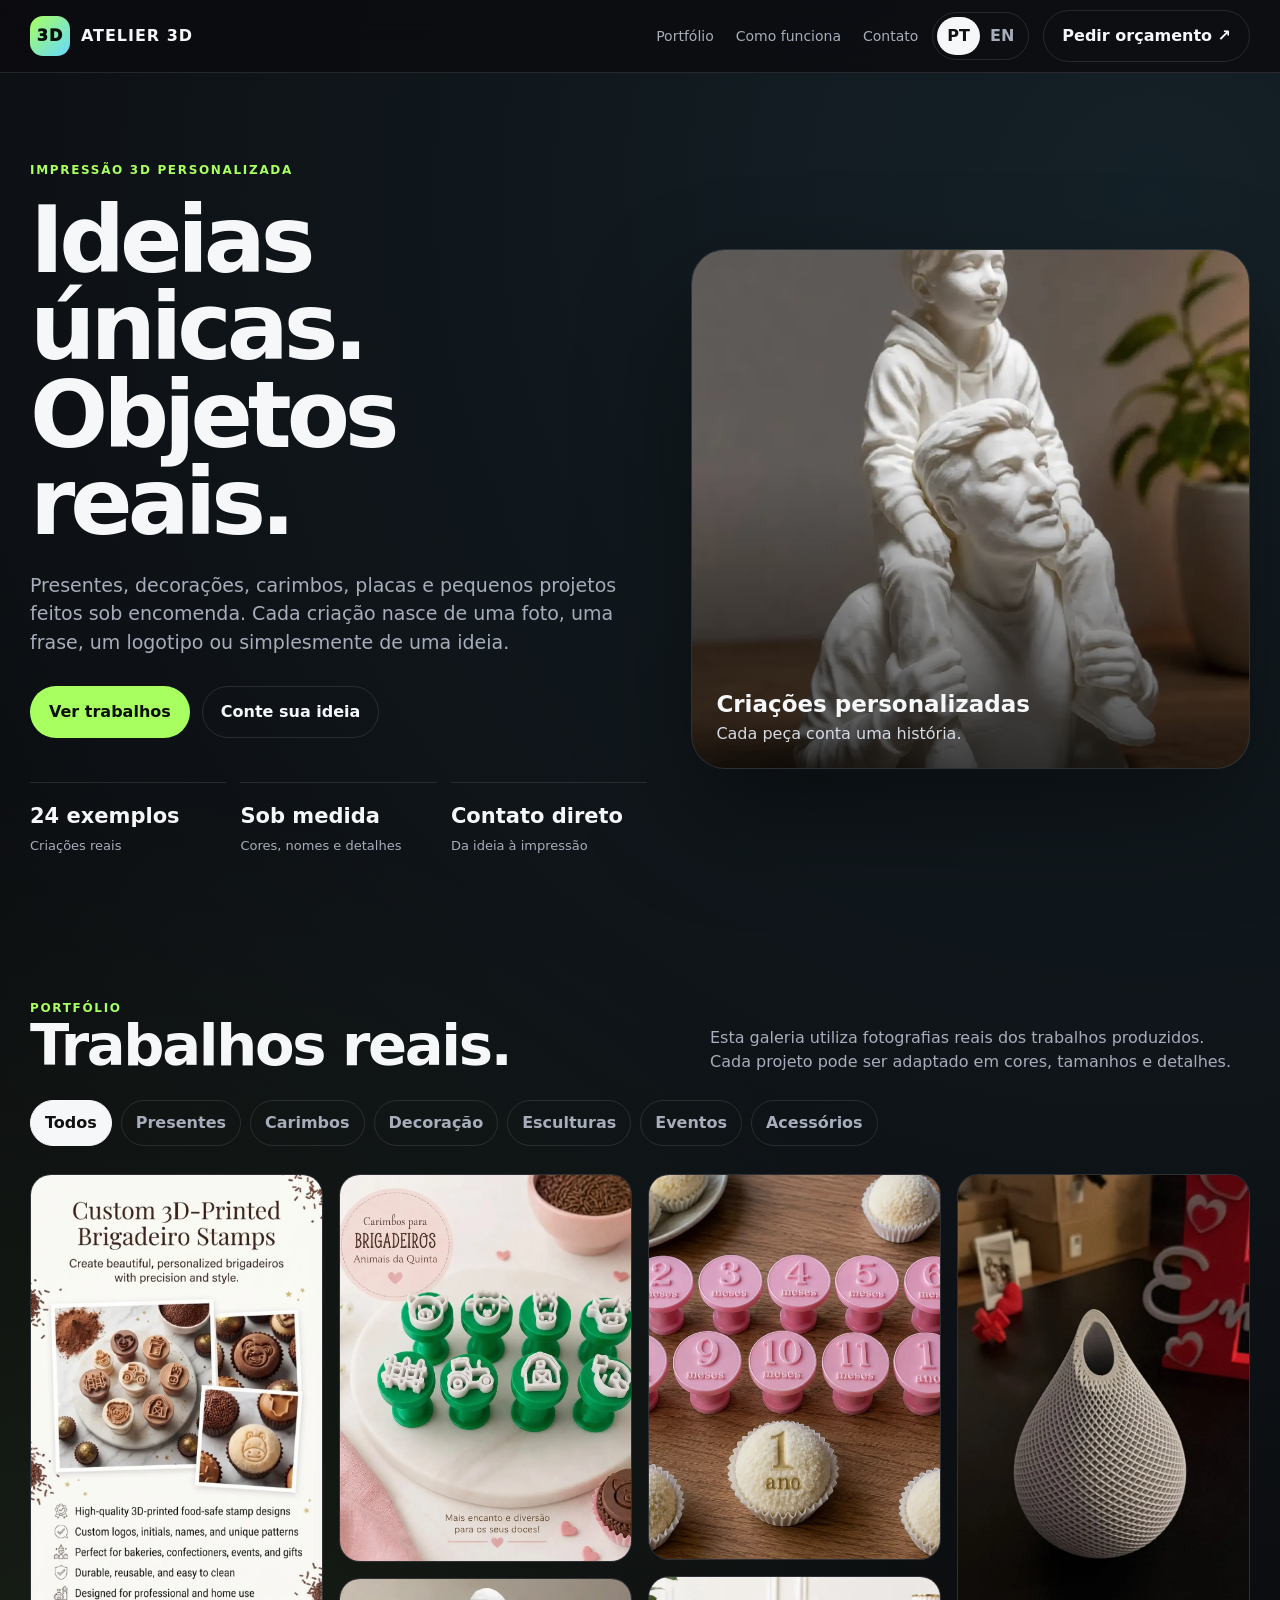
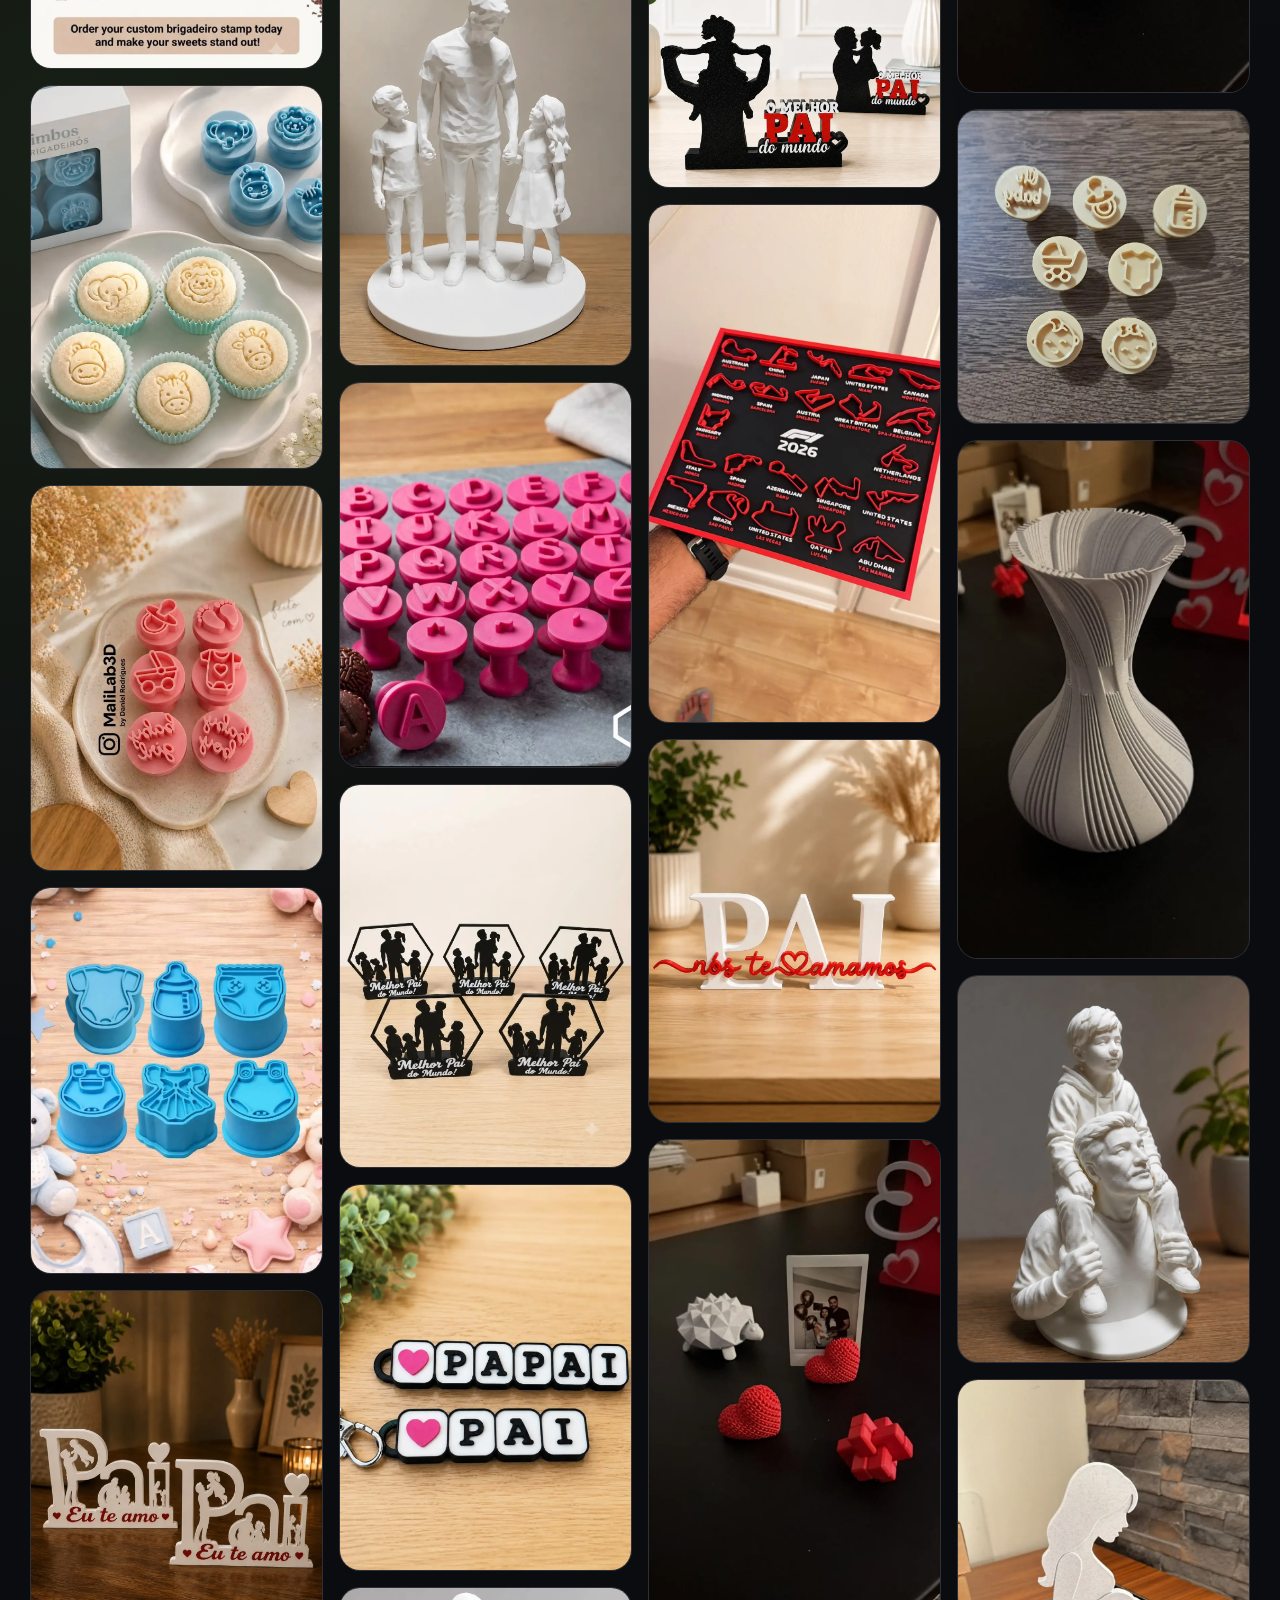
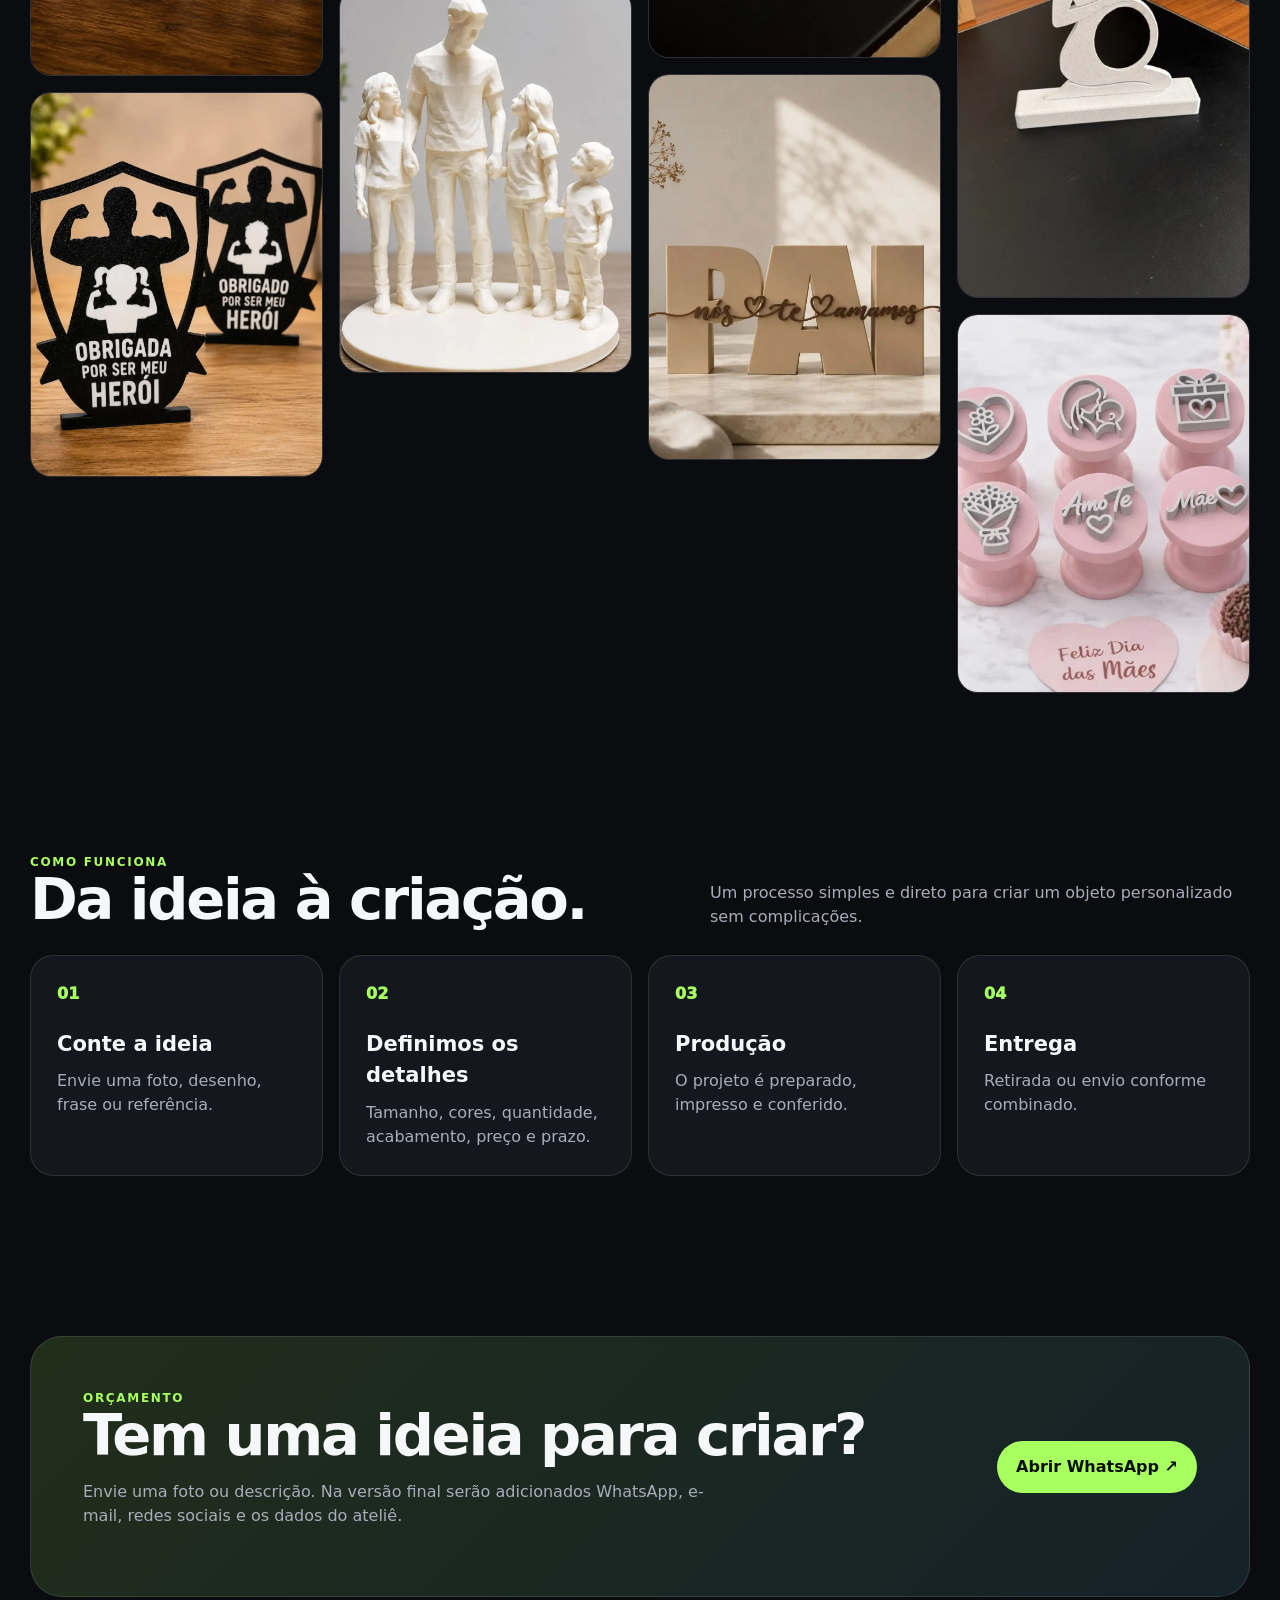
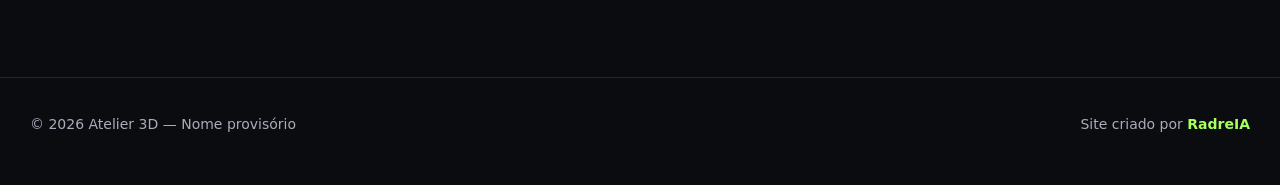
==== index.html @ a5517e75 "Add files via upload" ====
<!doctype html>
<html lang="pt-BR">
<head>
<meta charset="utf-8">
<meta name="viewport" content="width=device-width,initial-scale=1">
<meta name="description" content="Personalized 3D printing, gifts, decorations and custom creations.">
<title>Atelier 3D — Personalized Creations</title>
<link rel="stylesheet" href="css/style.css">
</head>
<body>
<header><div class="wrap"><nav>
<a class="brand" href="#"><span class="logo">3D</span><span>ATELIER 3D</span></a>
<div class="nav-right">
<div class="links"><a href="#portfolio" data-i18n="navPortfolio">Portfólio</a><a href="#process" data-i18n="navProcess">Como funciona</a><a href="#contact" data-i18n="navContact">Contato</a></div>
<div class="language"><button class="active" data-lang="pt">PT</button><button data-lang="en">EN</button></div>
<a class="btn" href="#contact" data-i18n="quote">Pedir orçamento ↗</a>
</div></nav></div></header>

<main>
<section class="hero"><div class="wrap hero-grid">
<div>
<div class="eyebrow" data-i18n="eyebrow">Impressão 3D personalizada</div>
<h1 data-i18n="heroTitle">Ideias únicas.<br>Objetos reais.</h1>
<p class="lead" data-i18n="heroLead">Presentes, decorações, carimbos, placas e pequenos projetos feitos sob encomenda. Cada criação nasce de uma foto, uma frase, um logotipo ou simplesmente de uma ideia.</p>
<div class="actions"><a class="btn primary" href="#portfolio" data-i18n="seeWork">Ver trabalhos</a><a class="btn" href="#contact" data-i18n="tellIdea">Conte sua ideia</a></div>
<div class="stats"><div class="stat"><b data-i18n="stat1a">24 exemplos</b><span data-i18n="stat1b">Criações reais</span></div><div class="stat"><b data-i18n="stat2a">Sob medida</b><span data-i18n="stat2b">Cores, nomes e detalhes</span></div><div class="stat"><b data-i18n="stat3a">Contato direto</b><span data-i18n="stat3b">Da ideia à impressão</span></div></div>
</div>
<div class="hero-photo"><img src="images/foto-01.webp" alt="Escultura personalizada"><div class="hero-label"><strong data-i18n="heroPhotoTitle">Criações personalizadas</strong><span data-i18n="heroPhotoText">Cada peça conta uma história.</span></div></div>
</div></section>

<section id="portfolio"><div class="wrap">
<div class="section-head"><div><div class="eyebrow" data-i18n="portfolioEyebrow">Portfólio</div><h2 data-i18n="portfolioTitle">Trabalhos reais.</h2></div><p data-i18n="portfolioText">Esta galeria utiliza fotografias reais dos trabalhos produzidos. Cada projeto pode ser adaptado em cores, tamanhos e detalhes.</p></div>
<div class="filters">
<button class="filter active" data-filter="all" data-i18n="all">Todos</button>
<button class="filter" data-filter="gifts" data-i18n="gifts">Presentes</button>
<button class="filter" data-filter="stamps" data-i18n="stamps">Carimbos</button>
<button class="filter" data-filter="decor" data-i18n="decor">Decoração</button>
<button class="filter" data-filter="sculptures" data-i18n="sculptures">Esculturas</button>
<button class="filter" data-filter="events" data-i18n="events">Eventos</button>
<button class="filter" data-filter="accessories" data-i18n="accessories">Acessórios</button>
</div>
<div class="gallery">
      <article class="work-card" data-category="gifts" tabindex="0"
        data-image="images/foto-02.webp" data-title-pt="Presente personalizado" data-title-en="Personalized gift">
        <img src="images/foto-02.webp" alt="Presente personalizado" loading="lazy">
        <div class="work-overlay">
          <span class="card-title">Presente personalizado</span>
          <button class="zoom-btn" aria-label="Ampliar">↗</button>
        </div>
      </article>
    
      <article class="work-card" data-category="decor" tabindex="0"
        data-image="images/foto-03.webp" data-title-pt="Placa decorativa" data-title-en="Decorative plaque">
        <img src="images/foto-03.webp" alt="Placa decorativa" loading="lazy">
        <div class="work-overlay">
          <span class="card-title">Placa decorativa</span>
          <button class="zoom-btn" aria-label="Ampliar">↗</button>
        </div>
      </article>
    
      <article class="work-card" data-category="gifts" tabindex="0"
        data-image="images/foto-04.webp" data-title-pt="Criação sob medida" data-title-en="Custom creation">
        <img src="images/foto-04.webp" alt="Criação sob medida" loading="lazy">
        <div class="work-overlay">
          <span class="card-title">Criação sob medida</span>
          <button class="zoom-btn" aria-label="Ampliar">↗</button>
        </div>
      </article>
    
      <article class="work-card" data-category="accessories" tabindex="0"
        data-image="images/foto-05.webp" data-title-pt="Acessórios personalizados" data-title-en="Personalized accessories">
        <img src="images/foto-05.webp" alt="Acessórios personalizados" loading="lazy">
        <div class="work-overlay">
          <span class="card-title">Acessórios personalizados</span>
          <button class="zoom-btn" aria-label="Ampliar">↗</button>
        </div>
      </article>
    
      <article class="work-card" data-category="events" tabindex="0"
        data-image="images/foto-06.webp" data-title-pt="Decoração para eventos" data-title-en="Event decoration">
        <img src="images/foto-06.webp" alt="Decoração para eventos" loading="lazy">
        <div class="work-overlay">
          <span class="card-title">Decoração para eventos</span>
          <button class="zoom-btn" aria-label="Ampliar">↗</button>
        </div>
      </article>
    
      <article class="work-card" data-category="gifts" tabindex="0"
        data-image="images/foto-07.webp" data-title-pt="Ideia de presente" data-title-en="Gift idea">
        <img src="images/foto-07.webp" alt="Ideia de presente" loading="lazy">
        <div class="work-overlay">
          <span class="card-title">Ideia de presente</span>
          <button class="zoom-btn" aria-label="Ampliar">↗</button>
        </div>
      </article>
    
      <article class="work-card" data-category="stamps" tabindex="0"
        data-image="images/foto-08.webp" data-title-pt="Carimbo personalizado" data-title-en="Custom stamp">
        <img src="images/foto-08.webp" alt="Carimbo personalizado" loading="lazy">
        <div class="work-overlay">
          <span class="card-title">Carimbo personalizado</span>
          <button class="zoom-btn" aria-label="Ampliar">↗</button>
        </div>
      </article>
    
      <article class="work-card" data-category="decor" tabindex="0"
        data-image="images/foto-09.webp" data-title-pt="Decoração para casa" data-title-en="Home decoration">
        <img src="images/foto-09.webp" alt="Decoração para casa" loading="lazy">
        <div class="work-overlay">
          <span class="card-title">Decoração para casa</span>
          <button class="zoom-btn" aria-label="Ampliar">↗</button>
        </div>
      </article>
    
      <article class="work-card" data-category="events" tabindex="0"
        data-image="images/foto-10.webp" data-title-pt="Criação comemorativa" data-title-en="Celebration piece">
        <img src="images/foto-10.webp" alt="Criação comemorativa" loading="lazy">
        <div class="work-overlay">
          <span class="card-title">Criação comemorativa</span>
          <button class="zoom-btn" aria-label="Ampliar">↗</button>
        </div>
      </article>
    
      <article class="work-card" data-category="gifts" tabindex="0"
        data-image="images/foto-11.webp" data-title-pt="Placa personalizada" data-title-en="Personalized plaque">
        <img src="images/foto-11.webp" alt="Placa personalizada" loading="lazy">
        <div class="work-overlay">
          <span class="card-title">Placa personalizada</span>
          <button class="zoom-btn" aria-label="Ampliar">↗</button>
        </div>
      </article>
    
      <article class="work-card" data-category="decor" tabindex="0"
        data-image="images/foto-12.webp" data-title-pt="Objeto decorativo" data-title-en="Decorative object">
        <img src="images/foto-12.webp" alt="Objeto decorativo" loading="lazy">
        <div class="work-overlay">
          <span class="card-title">Objeto decorativo</span>
          <button class="zoom-btn" aria-label="Ampliar">↗</button>
        </div>
      </article>
    
      <article class="work-card" data-category="gifts" tabindex="0"
        data-image="images/foto-13.webp" data-title-pt="Criação sob encomenda" data-title-en="Made-to-order creation">
        <img src="images/foto-13.webp" alt="Criação sob encomenda" loading="lazy">
        <div class="work-overlay">
          <span class="card-title">Criação sob encomenda</span>
          <button class="zoom-btn" aria-label="Ampliar">↗</button>
        </div>
      </article>
    
      <article class="work-card" data-category="stamps" tabindex="0"
        data-image="images/foto-14.webp" data-title-pt="Carimbo para doces" data-title-en="Stamp for sweets">
        <img src="images/foto-14.webp" alt="Carimbo para doces" loading="lazy">
        <div class="work-overlay">
          <span class="card-title">Carimbo para doces</span>
          <button class="zoom-btn" aria-label="Ampliar">↗</button>
        </div>
      </article>
    
      <article class="work-card" data-category="accessories" tabindex="0"
        data-image="images/foto-15.webp" data-title-pt="Acessórios sob medida" data-title-en="Custom accessories">
        <img src="images/foto-15.webp" alt="Acessórios sob medida" loading="lazy">
        <div class="work-overlay">
          <span class="card-title">Acessórios sob medida</span>
          <button class="zoom-btn" aria-label="Ampliar">↗</button>
        </div>
      </article>
    
      <article class="work-card" data-category="decor" tabindex="0"
        data-image="images/foto-16.webp" data-title-pt="Decoração personalizada" data-title-en="Personalized decoration">
        <img src="images/foto-16.webp" alt="Decoração personalizada" loading="lazy">
        <div class="work-overlay">
          <span class="card-title">Decoração personalizada</span>
          <button class="zoom-btn" aria-label="Ampliar">↗</button>
        </div>
      </article>
    
      <article class="work-card" data-category="gifts" tabindex="0"
        data-image="images/foto-17.webp" data-title-pt="Presente para datas especiais" data-title-en="Gift for special occasions">
        <img src="images/foto-17.webp" alt="Presente para datas especiais" loading="lazy">
        <div class="work-overlay">
          <span class="card-title">Presente para datas especiais</span>
          <button class="zoom-btn" aria-label="Ampliar">↗</button>
        </div>
      </article>
    
      <article class="work-card" data-category="stamps" tabindex="0"
        data-image="images/foto-18.webp" data-title-pt="Carimbo criativo" data-title-en="Creative stamp">
        <img src="images/foto-18.webp" alt="Carimbo criativo" loading="lazy">
        <div class="work-overlay">
          <span class="card-title">Carimbo criativo</span>
          <button class="zoom-btn" aria-label="Ampliar">↗</button>
        </div>
      </article>
    
      <article class="work-card" data-category="accessories" tabindex="0"
        data-image="images/foto-19.webp" data-title-pt="Projeto personalizado" data-title-en="Custom project">
        <img src="images/foto-19.webp" alt="Projeto personalizado" loading="lazy">
        <div class="work-overlay">
          <span class="card-title">Projeto personalizado</span>
          <button class="zoom-btn" aria-label="Ampliar">↗</button>
        </div>
      </article>
    
      <article class="work-card" data-category="events" tabindex="0"
        data-image="images/foto-20.webp" data-title-pt="Criação para eventos" data-title-en="Event creation">
        <img src="images/foto-20.webp" alt="Criação para eventos" loading="lazy">
        <div class="work-overlay">
          <span class="card-title">Criação para eventos</span>
          <button class="zoom-btn" aria-label="Ampliar">↗</button>
        </div>
      </article>
    
      <article class="work-card" data-category="stamps" tabindex="0"
        data-image="images/foto-21.webp" data-title-pt="Carimbo para nascimento" data-title-en="Baby-themed stamp">
        <img src="images/foto-21.webp" alt="Carimbo para nascimento" loading="lazy">
        <div class="work-overlay">
          <span class="card-title">Carimbo para nascimento</span>
          <button class="zoom-btn" aria-label="Ampliar">↗</button>
        </div>
      </article>
    
      <article class="work-card" data-category="stamps" tabindex="0"
        data-image="images/foto-22.webp" data-title-pt="Carimbo Dia das Mães" data-title-en="Mother&#x27;s Day stamp">
        <img src="images/foto-22.webp" alt="Carimbo Dia das Mães" loading="lazy">
        <div class="work-overlay">
          <span class="card-title">Carimbo Dia das Mães</span>
          <button class="zoom-btn" aria-label="Ampliar">↗</button>
        </div>
      </article>
    
      <article class="work-card" data-category="sculptures" tabindex="0"
        data-image="images/foto-01.webp" data-title-pt="Escultura personalizada" data-title-en="Personalized sculpture">
        <img src="images/foto-01.webp" alt="Escultura personalizada" loading="lazy">
        <div class="work-overlay">
          <span class="card-title">Escultura personalizada</span>
          <button class="zoom-btn" aria-label="Ampliar">↗</button>
        </div>
      </article>
    
      <article class="work-card" data-category="decor" tabindex="0"
        data-image="images/foto-23.webp" data-title-pt="Vaso decorativo" data-title-en="Decorative vase">
        <img src="images/foto-23.webp" alt="Vaso decorativo" loading="lazy">
        <div class="work-overlay">
          <span class="card-title">Vaso decorativo</span>
          <button class="zoom-btn" aria-label="Ampliar">↗</button>
        </div>
      </article>
    
      <article class="work-card" data-category="sculptures" tabindex="0"
        data-image="images/foto-24.webp" data-title-pt="Criação artística" data-title-en="Artistic creation">
        <img src="images/foto-24.webp" alt="Criação artística" loading="lazy">
        <div class="work-overlay">
          <span class="card-title">Criação artística</span>
          <button class="zoom-btn" aria-label="Ampliar">↗</button>
        </div>
      </article>
    </div>
</div></section>

<section id="process"><div class="wrap">
<div class="section-head"><div><div class="eyebrow" data-i18n="processEyebrow">Como funciona</div><h2 data-i18n="processTitle">Da ideia à criação.</h2></div><p data-i18n="processText">Um processo simples e direto para criar um objeto personalizado sem complicações.</p></div>
<div class="process">
<article class="step"><div class="num">01</div><h3 data-i18n="step1Title">Conte a ideia</h3><p data-i18n="step1Text">Envie uma foto, desenho, frase ou referência.</p></article>
<article class="step"><div class="num">02</div><h3 data-i18n="step2Title">Definimos os detalhes</h3><p data-i18n="step2Text">Tamanho, cores, quantidade, acabamento, preço e prazo.</p></article>
<article class="step"><div class="num">03</div><h3 data-i18n="step3Title">Produção</h3><p data-i18n="step3Text">O projeto é preparado, impresso e conferido.</p></article>
<article class="step"><div class="num">04</div><h3 data-i18n="step4Title">Entrega</h3><p data-i18n="step4Text">Retirada ou envio conforme combinado.</p></article>
</div></div></section>

<section id="contact"><div class="wrap"><div class="cta">
<div><div class="eyebrow" data-i18n="contactEyebrow">Orçamento</div><h2 data-i18n="contactTitle">Tem uma ideia para criar?</h2><p data-i18n="contactText">Envie uma foto ou descrição. Na versão final serão adicionados WhatsApp, e-mail, redes sociais e os dados do ateliê.</p></div>
<a class="btn primary" href="https://wa.me/" target="_blank" rel="noopener" data-i18n="whatsapp">Abrir WhatsApp ↗</a>
</div></div></section>
</main>

<footer><div class="wrap footer-row"><div>© 2026 Atelier 3D — <span data-i18n="tempName">Nome provisório</span></div><div class="credit"><span data-i18n="madeBy">Site criado por</span> <b>RadreIA</b></div></div></footer>

<div class="lightbox" id="lightbox"><div class="lightbox-inner"><button class="close" aria-label="Fechar">×</button><img src="" alt=""><div class="caption"></div></div></div>

<script src="js/script.js"></script>
</body></html>
---- css/style.css ----
:root{--bg:#0b0c0f;--panel:#14171d;--text:#f6f7f9;--muted:#a7adba;--line:rgba(255,255,255,.11);--accent:#a8ff60;--accent2:#67d9ff;--max:1220px}
*{box-sizing:border-box}html{scroll-behavior:smooth}body{margin:0;font-family:Inter,system-ui,-apple-system,"Segoe UI",sans-serif;background:radial-gradient(circle at 90% 4%,rgba(103,217,255,.1),transparent 30%),radial-gradient(circle at 5% 35%,rgba(168,255,96,.08),transparent 28%),var(--bg);color:var(--text);line-height:1.5}img{display:block;max-width:100%}a{color:inherit;text-decoration:none}button{font:inherit}.wrap{width:min(calc(100% - 34px),var(--max));margin:auto}
header{position:sticky;top:0;z-index:30;background:rgba(11,12,15,.82);backdrop-filter:blur(18px);border-bottom:1px solid var(--line)}nav{height:72px;display:flex;align-items:center;justify-content:space-between;gap:18px}.brand{display:flex;align-items:center;gap:11px;font-weight:900;letter-spacing:.06em}.logo{width:40px;height:40px;border-radius:13px;display:grid;place-items:center;background:linear-gradient(135deg,var(--accent),var(--accent2));color:#07100b;font-weight:950}.nav-right{display:flex;align-items:center;gap:14px}.links{display:flex;gap:22px;color:var(--muted);font-size:14px}.language{display:flex;padding:4px;border:1px solid var(--line);border-radius:999px}.language button{border:0;background:transparent;color:var(--muted);padding:7px 10px;border-radius:999px;cursor:pointer;font-weight:800}.language button.active{background:var(--text);color:#111}
.btn{display:inline-flex;align-items:center;justify-content:center;padding:13px 18px;border-radius:999px;font-weight:800;border:1px solid var(--line);background:transparent;color:var(--text);cursor:pointer}.btn.primary{background:var(--accent);color:#0b0e09;border-color:transparent}.hero{padding:88px 0 62px}.hero-grid{display:grid;grid-template-columns:1.05fr .95fr;gap:44px;align-items:center}.eyebrow{font-size:12px;font-weight:900;letter-spacing:.14em;text-transform:uppercase;color:var(--accent)}h1{font-size:clamp(48px,7.2vw,92px);line-height:.95;letter-spacing:-.055em;margin:18px 0 24px}.lead{font-size:19px;color:var(--muted);max-width:660px}.actions{display:flex;gap:12px;flex-wrap:wrap;margin-top:30px}.hero-photo{min-height:520px;border-radius:34px;overflow:hidden;border:1px solid var(--line);position:relative;box-shadow:0 45px 110px rgba(0,0,0,.42)}.hero-photo img{width:100%;height:100%;object-fit:cover;position:absolute;inset:0}.hero-photo:after{content:"";position:absolute;inset:0;background:linear-gradient(180deg,transparent 42%,rgba(0,0,0,.74))}.hero-label{position:absolute;left:24px;bottom:22px;z-index:2}.hero-label strong{display:block;font-size:23px}.hero-label span{color:#d6dae2}.stats{display:grid;grid-template-columns:repeat(3,1fr);gap:14px;margin-top:44px}.stat{border-top:1px solid var(--line);padding-top:18px}.stat b{display:block;font-size:21px}.stat span{font-size:13px;color:var(--muted)}
section{padding:80px 0}.section-head{display:flex;justify-content:space-between;align-items:end;gap:30px;margin-bottom:26px}h2{font-size:clamp(36px,4.5vw,58px);line-height:1;letter-spacing:-.04em;margin:0}.section-head p{max-width:540px;color:var(--muted);margin:0}.filters{display:flex;gap:9px;flex-wrap:wrap;margin:25px 0 28px}.filter{border:1px solid var(--line);background:transparent;color:var(--muted);border-radius:999px;padding:10px 14px;cursor:pointer;font-weight:750}.filter.active,.filter:hover{background:var(--text);color:#111;border-color:var(--text)}.gallery{columns:4 250px;column-gap:16px}.work-card{position:relative;margin:0 0 16px;break-inside:avoid;border-radius:21px;overflow:hidden;border:1px solid var(--line);background:var(--panel);cursor:pointer;transition:.22s ease}.work-card:hover{transform:translateY(-4px);border-color:rgba(168,255,96,.36)}.work-card img{width:100%;height:auto}.work-overlay{position:absolute;left:0;right:0;bottom:0;padding:50px 14px 14px;display:flex;justify-content:space-between;align-items:end;gap:10px;background:linear-gradient(transparent,rgba(0,0,0,.84));opacity:0;transition:.2s}.work-card:hover .work-overlay,.work-card:focus .work-overlay{opacity:1}.work-overlay span{font-weight:800}.zoom-btn{width:36px;height:36px;border-radius:50%;border:1px solid rgba(255,255,255,.3);background:rgba(255,255,255,.12);color:white}
.process{display:grid;grid-template-columns:repeat(4,1fr);gap:16px}.step{padding:26px;border-radius:23px;background:var(--panel);border:1px solid var(--line)}.num{color:var(--accent);font-weight:950}.step h3{font-size:21px;margin:23px 0 9px}.step p{color:var(--muted);margin:0}.cta{padding:52px;border-radius:32px;border:1px solid var(--line);background:linear-gradient(135deg,rgba(168,255,96,.14),rgba(103,217,255,.11));display:flex;justify-content:space-between;align-items:center;gap:30px}.cta p{color:var(--muted);max-width:650px}footer{padding:36px 0 50px;border-top:1px solid var(--line);color:var(--muted);font-size:14px}.footer-row{display:flex;justify-content:space-between;gap:20px;flex-wrap:wrap}.credit b{color:var(--accent)}.lightbox{position:fixed;inset:0;z-index:100;display:none;place-items:center;background:rgba(0,0,0,.91);padding:20px}.lightbox.open{display:grid}.lightbox-inner{max-width:min(1100px,96vw);max-height:90vh;position:relative}.lightbox img{max-height:84vh;max-width:100%;border-radius:18px}.close{position:absolute;right:-4px;top:-48px;border:0;background:transparent;color:white;font-size:34px;cursor:pointer}.caption{text-align:center;margin-top:12px;font-weight:750}
@media(max-width:900px){.hero-grid{grid-template-columns:1fr}.hero-photo{min-height:430px}.process{grid-template-columns:1fr 1fr}.links{display:none}}
@media(max-width:620px){.hero{padding-top:60px}.hero-photo{min-height:355px}.stats,.process{grid-template-columns:1fr}.section-head,.cta{display:block}.cta .btn{margin-top:18px}.gallery{columns:2 145px;column-gap:10px}.work-card{margin-bottom:10px;border-radius:15px}.work-overlay{opacity:1;padding:36px 9px 9px;font-size:12px}.nav-right>.btn{display:none}}
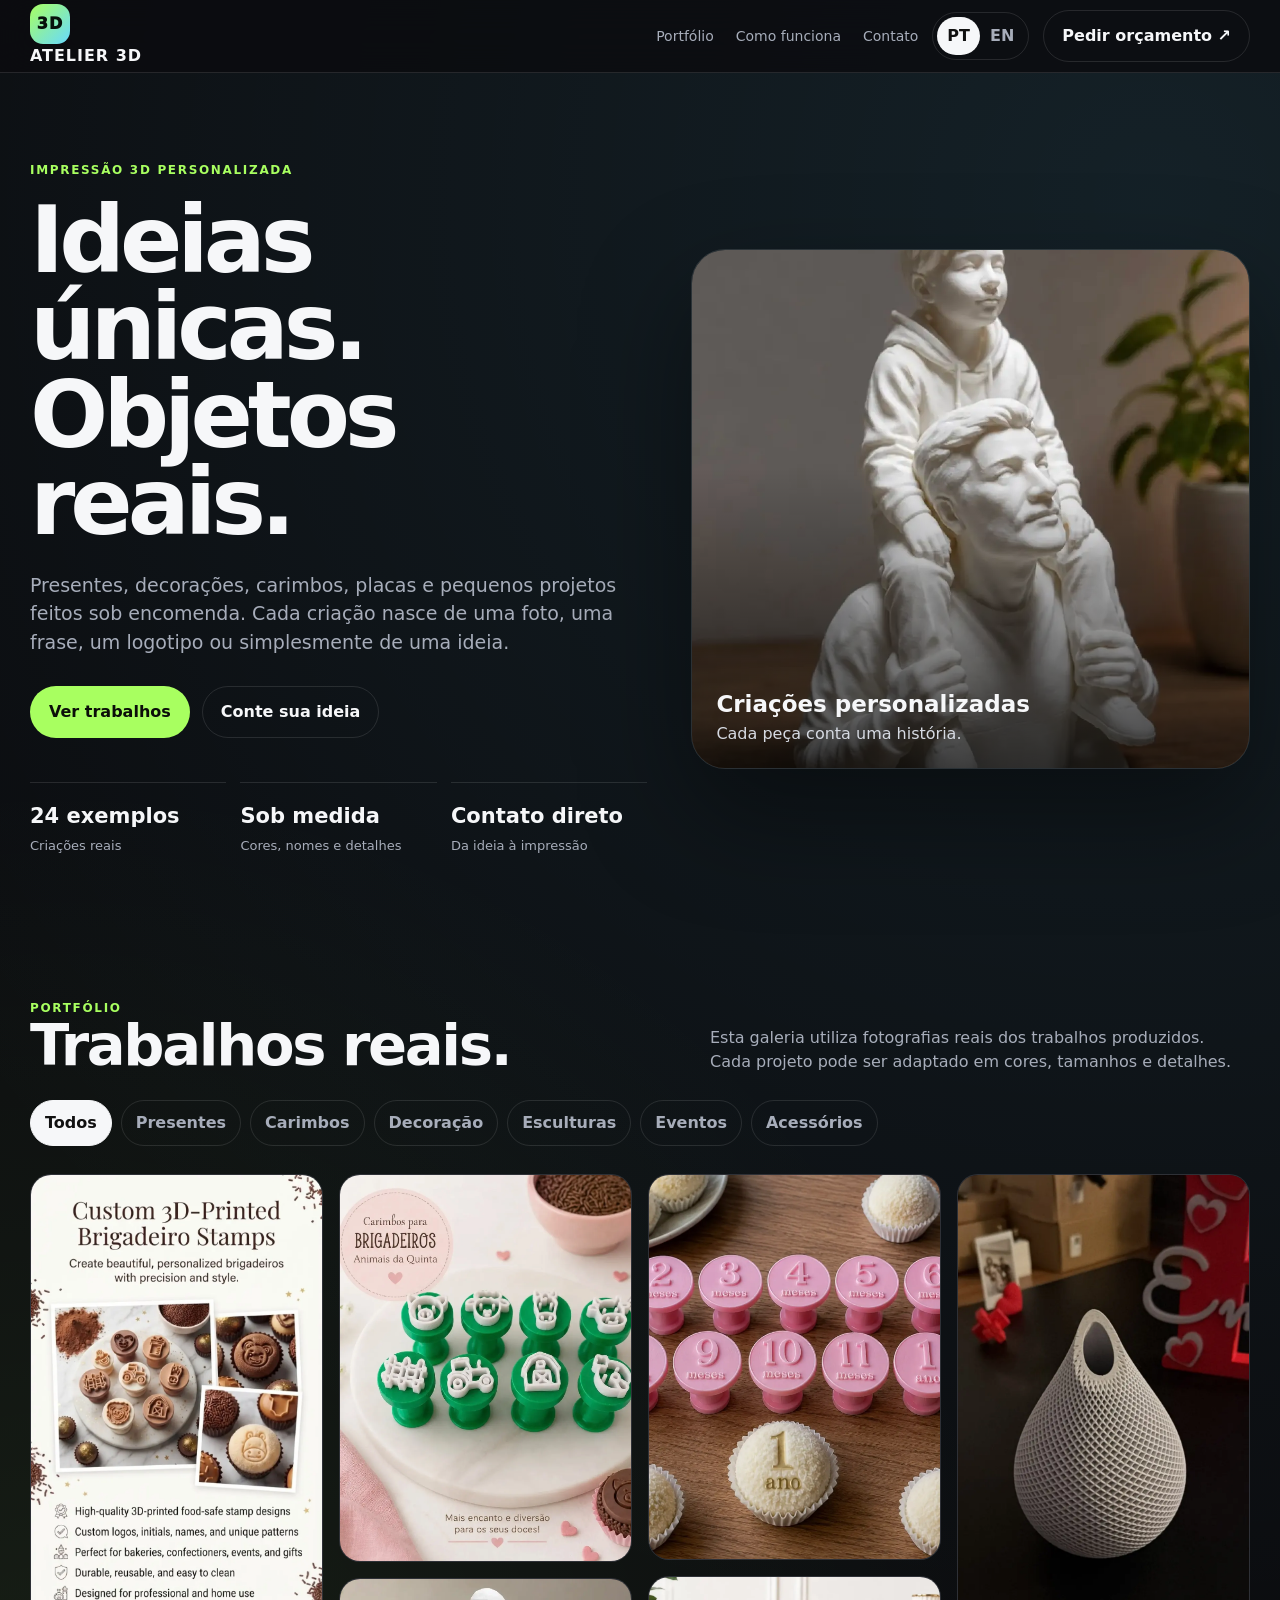
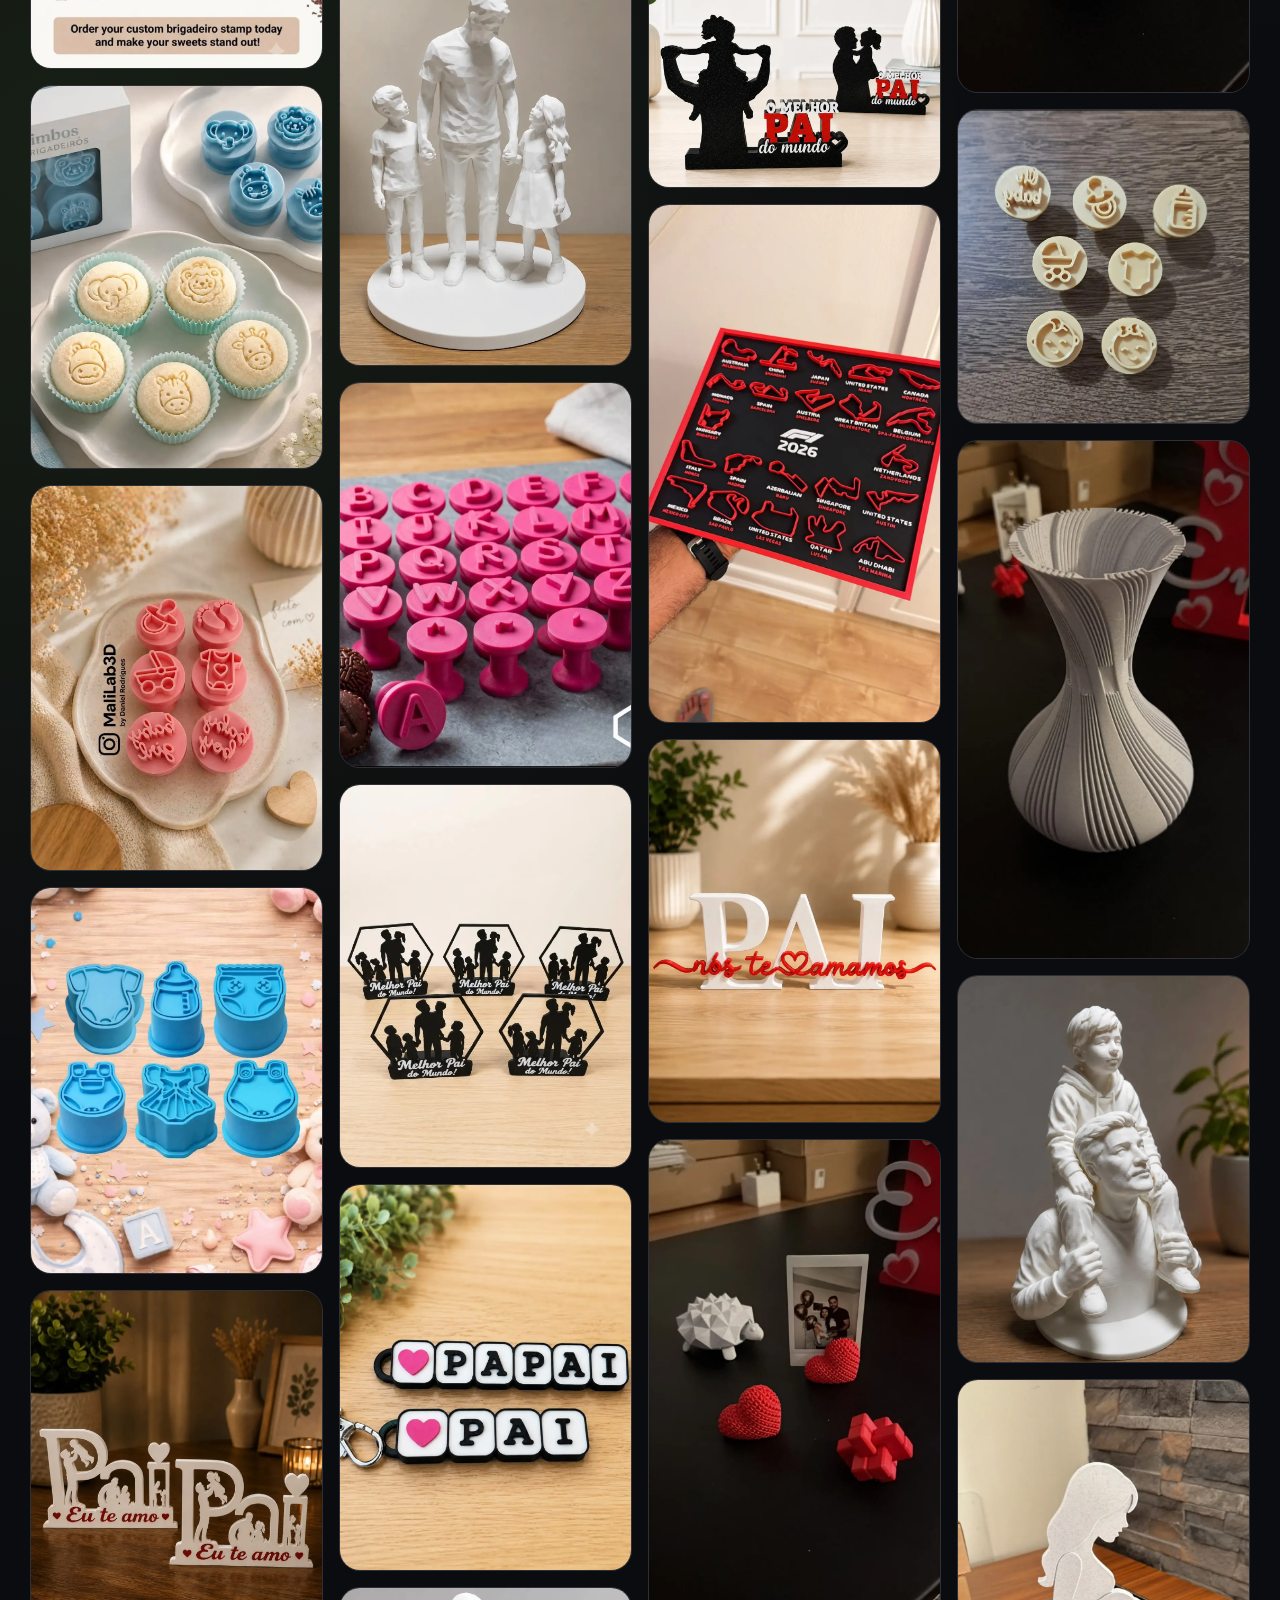
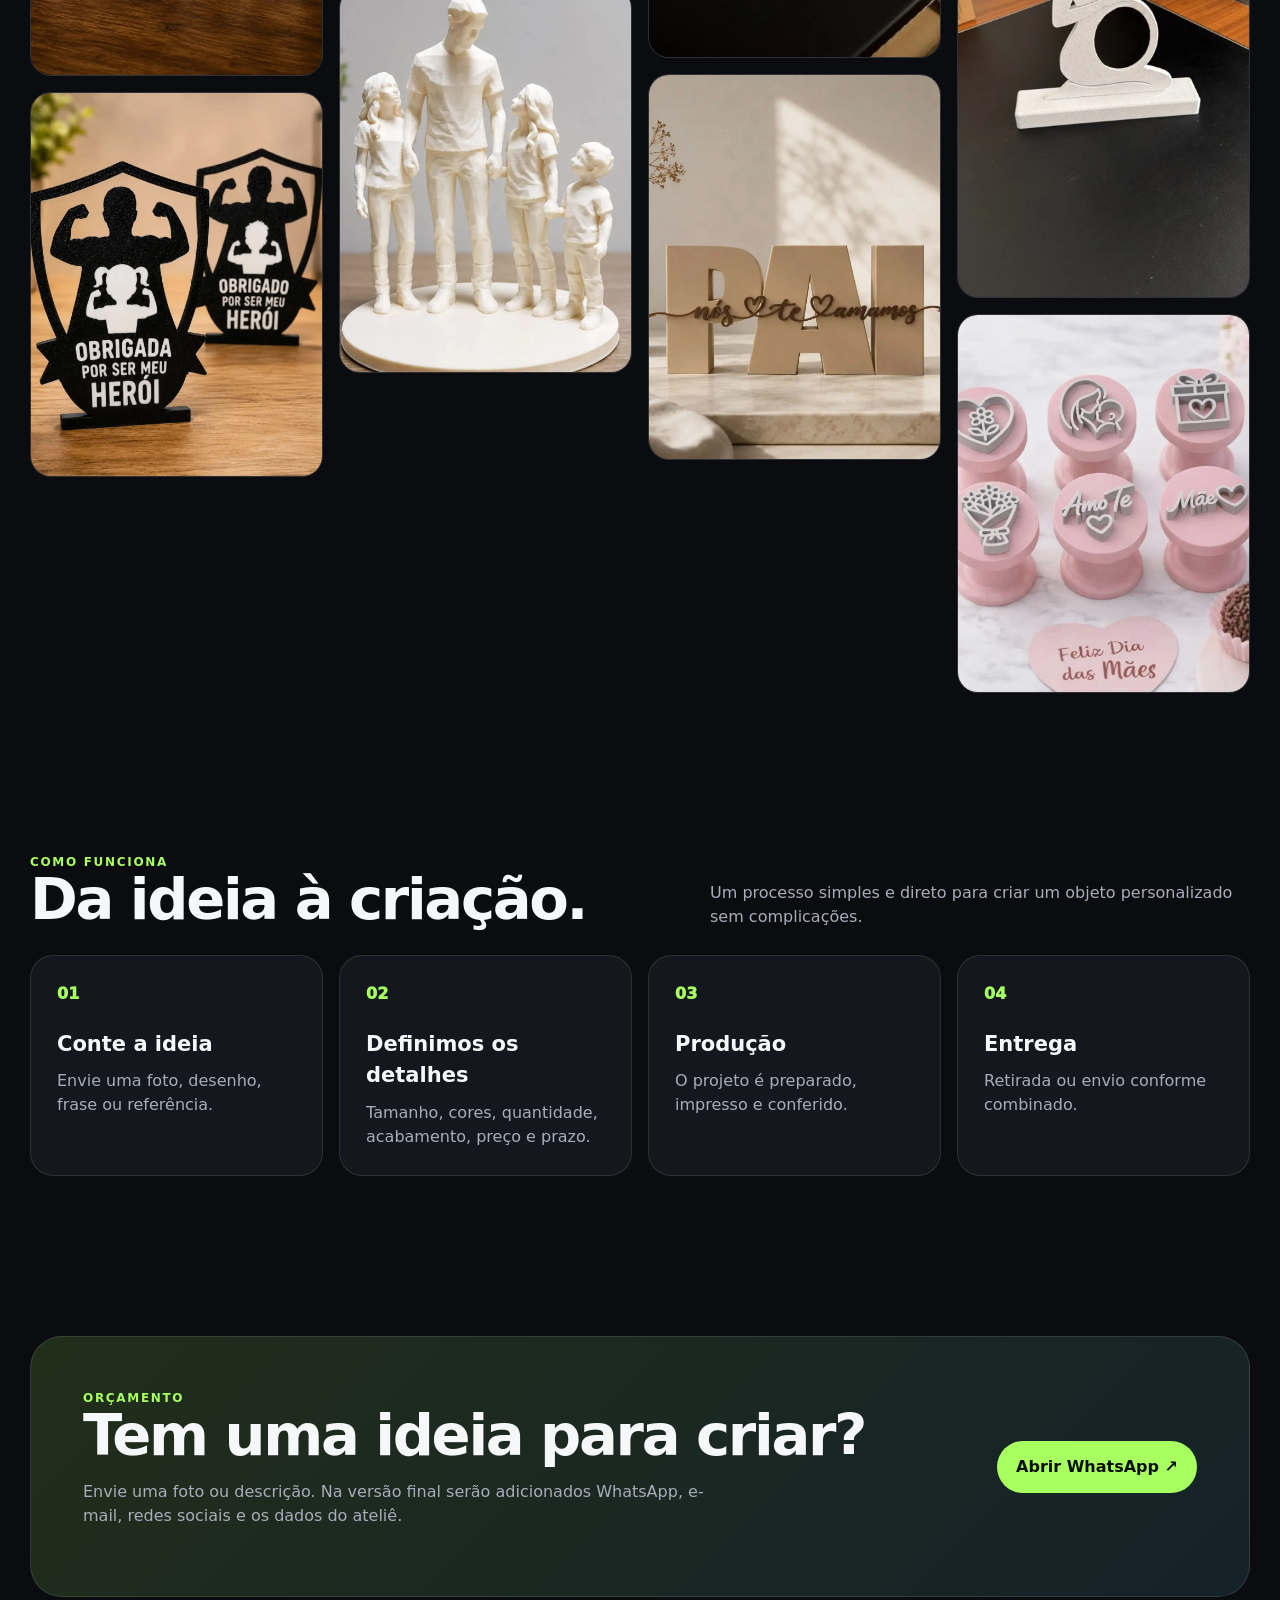
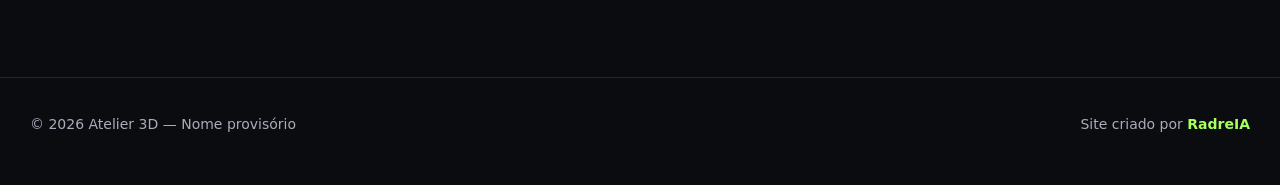
==== commit e935c26a: "Add site logo and update brand text in header Added a site logo and updated brand text in the header" ====
--- a/index.html
+++ b/index.html
@@ -9,7 +9,23 @@
 </head>
 <body>
 <header><div class="wrap"><nav>
-<a class="brand" href="#"><span class="logo">3D</span><span>ATELIER 3D</span></a>
+<a class="brand" href="#">
+  <img
+    id="site-logo"
+    alt="3D Hub"
+    style="
+      display:none;
+      height:58px;
+      width:auto;
+      max-width:180px;
+      object-fit:contain;
+    "
+  >
+  <span id="brand-text">
+    <span class="logo">3D</span>
+    <span>ATELIER 3D</span>
+  </span>
+</a>
 <div class="nav-right">
 <div class="links"><a href="#portfolio" data-i18n="navPortfolio">Portfólio</a><a href="#process" data-i18n="navProcess">Como funciona</a><a href="#contact" data-i18n="navContact">Contato</a></div>
 <div class="language"><button class="active" data-lang="pt">PT</button><button data-lang="en">EN</button></div>
@@ -39,7 +55,7 @@
 <button class="filter" data-filter="events" data-i18n="events">Eventos</button>
 <button class="filter" data-filter="accessories" data-i18n="accessories">Acessórios</button>
 </div>
-<div class="gallery">
+<div class="gallery" id="portfolio-gallery">
       <article class="work-card" data-category="gifts" tabindex="0"
         data-image="images/foto-02.webp" data-title-pt="Presente personalizado" data-title-en="Personalized gift">
         <img src="images/foto-02.webp" alt="Presente personalizado" loading="lazy">
@@ -276,6 +292,6 @@
 <footer><div class="wrap footer-row"><div>© 2026 Atelier 3D — <span data-i18n="tempName">Nome provisório</span></div><div class="credit"><span data-i18n="madeBy">Site criado por</span> <b>RadreIA</b></div></div></footer>
 
 <div class="lightbox" id="lightbox"><div class="lightbox-inner"><button class="close" aria-label="Fechar">×</button><img src="" alt=""><div class="caption"></div></div></div>
-
-<script src="js/script.js"></script>
-</body></html>+<script src="https://cdn.jsdelivr.net/npm/@supabase/supabase-js@2"></script>
+<script src="js/script.js?v=3"></script>
+</body></html>
